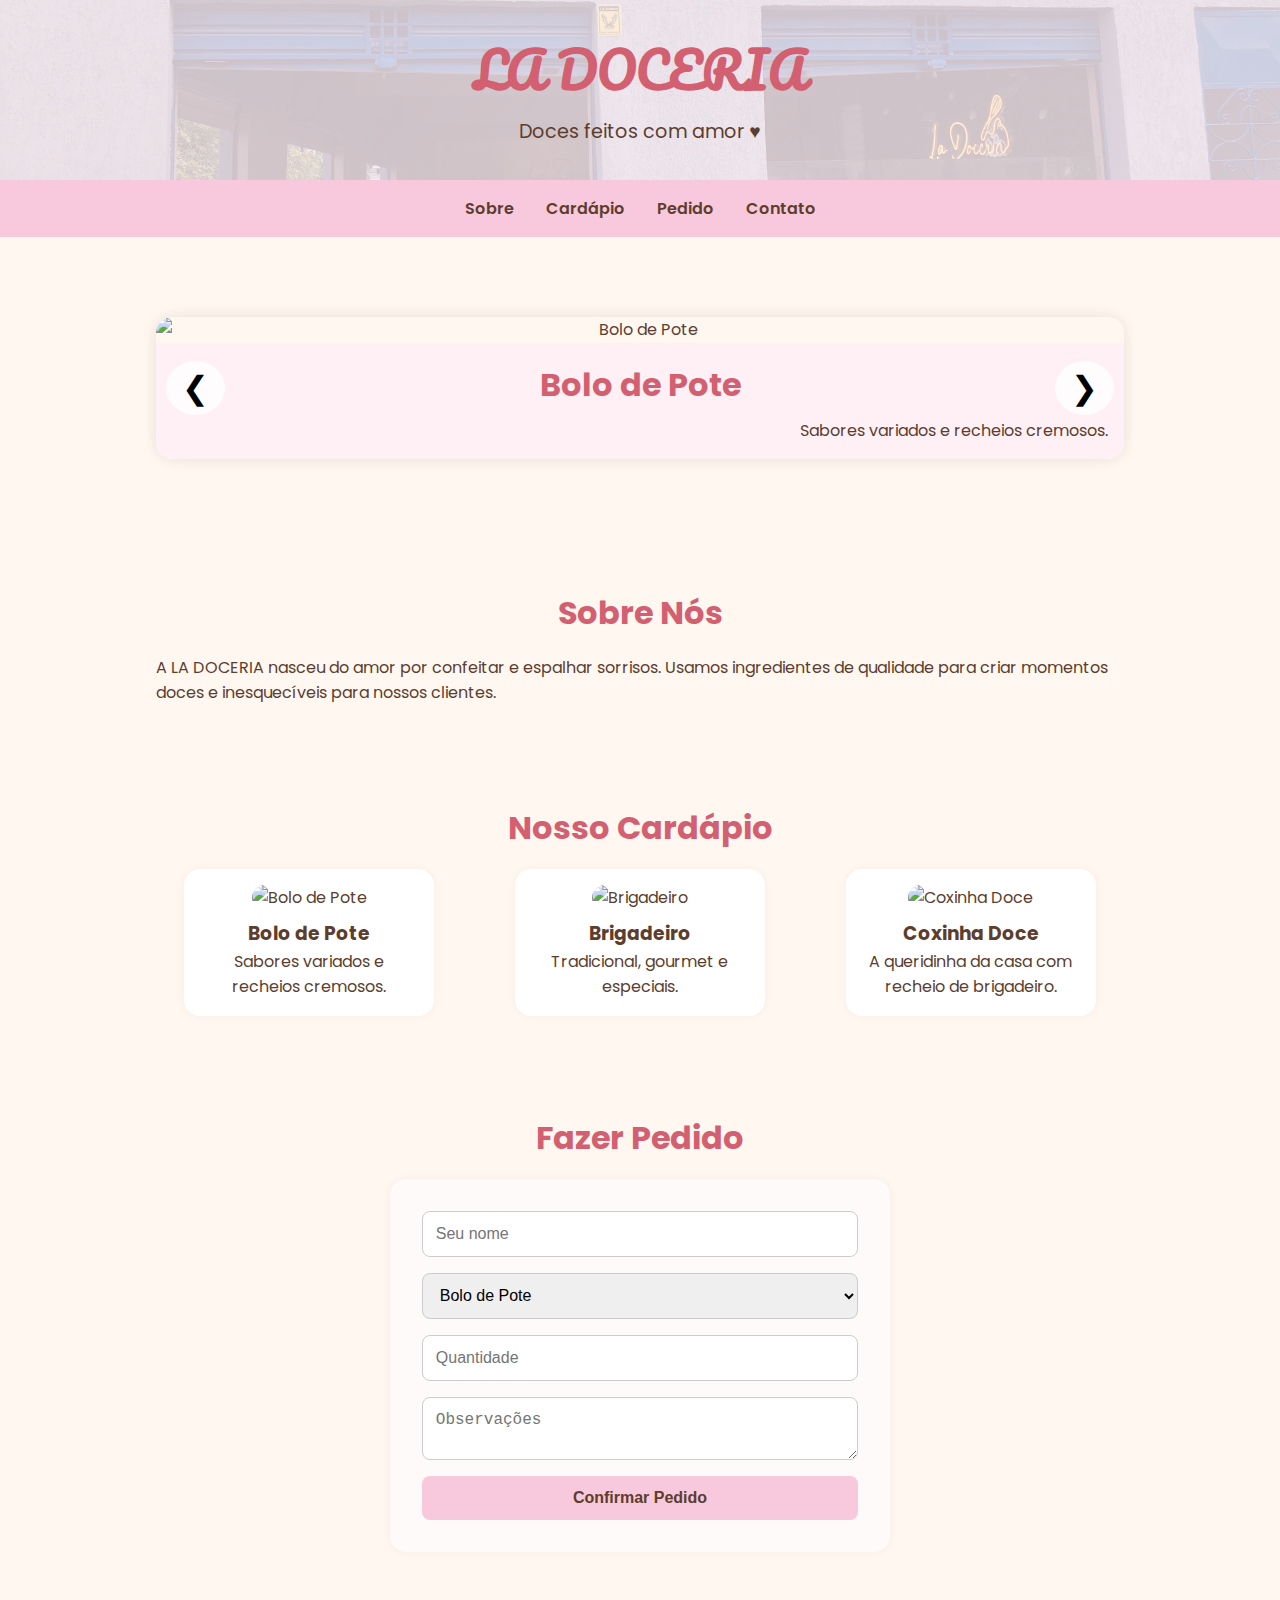
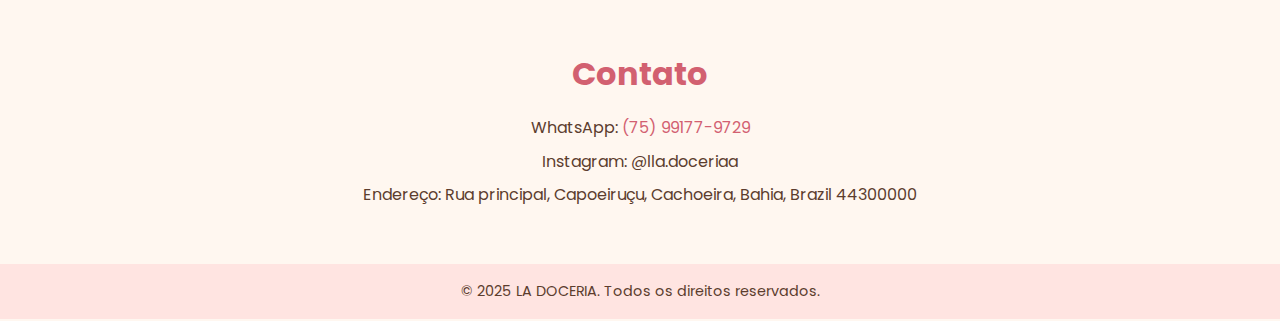
==== index.html @ 58bef31a "Primeira postagem, sujeito a varias mudanças" ====
<!DOCTYPE html>
<html lang="pt-br">

<head>
  <meta charset="UTF-8" />
  <meta name="viewport" content="width=device-width, initial-scale=1.0" />
  <title>LA DOCERIA</title>
  <link href="https://fonts.googleapis.com/css2?family=Pacifico&family=Poppins:wght@300;400;600&display=swap" rel="stylesheet" />
  <link rel="stylesheet" href="style.css" />
</head>

<body>
  <header>
    <h1>LA DOCERIA</h1>
    <p>Doces feitos com amor ♥</p>
    
  </header>

  <nav>
    <a href="#sobre">Sobre</a>
    <a href="#cardapio">Cardápio</a>
    <a href="#pedido">Pedido</a>
    <a href="#contato">Contato</a>
  </nav>

  <section id="carousel">
    <div class="carrossel">
      <div class="slide ativo">
        <img src="https://via.placeholder.com/400x250.png?text=Bolo+de+Pote" alt="Bolo de Pote">
        <div class="descricao direita">
          <h2>Bolo de Pote</h2>
          <p>Sabores variados e recheios cremosos.</p>
        </div>
      </div>
      <div class="slide">
        <img src="https://via.placeholder.com/400x250.png?text=Brigadeiro" alt="Brigadeiro">
        <div class="descricao esquerda">
          <h2>Brigadeiro Gourmet</h2>
          <p>O clássico repaginado com sabores intensos.</p>
        </div>
      </div>
      <div class="slide">
        <img src="https://via.placeholder.com/400x250.png?text=Coxinha+Doce" alt="Coxinha Doce">
        <div class="descricao direita">
          <h2>Coxinha Doce</h2>
          <p>A queridinha da casa com recheio de brigadeiro.</p>
        </div>
      </div>
      <button class="anterior">&#10094;</button>
      <button class="proximo">&#10095;</button>
    </div>
  </section>

  <section id="sobre">
    <h2>Sobre Nós</h2>
    <p>A LA DOCERIA nasceu do amor por confeitar e espalhar sorrisos. Usamos ingredientes de qualidade para criar momentos doces e inesquecíveis para nossos clientes.</p>
  </section>

  <section id="cardapio">
    <h2>Nosso Cardápio</h2>
    <div class="produtos">
      <div class="produto">
        <img src="https://via.placeholder.com/200x150.png?text=Bolo+de+Pote" alt="Bolo de Pote">
        <h3>Bolo de Pote</h3>
        <p>Sabores variados e recheios cremosos.</p>
      </div>
      <div class="produto">
        <img src="https://via.placeholder.com/200x150.png?text=Brigadeiro" alt="Brigadeiro">
        <h3>Brigadeiro</h3>
        <p>Tradicional, gourmet e especiais.</p>
      </div>
      <div class="produto">
        <img src="https://via.placeholder.com/200x150.png?text=Coxinha+Doce" alt="Coxinha Doce">
        <h3>Coxinha Doce</h3>
        <p>A queridinha da casa com recheio de brigadeiro.</p>
      </div>
    </div>
  </section>

  <section id="pedido">
    <h2>Fazer Pedido</h2>
    <form id="pedidoForm">
      <input type="text" id="nome" placeholder="Seu nome" required>
      <select id="produto">
        <option value="Bolo de Pote">Bolo de Pote</option>
        <option value="Brigadeiro">Brigadeiro</option>
        <option value="Coxinha Doce">Coxinha Doce</option>
      </select>
      <input type="number" id="quantidade" placeholder="Quantidade" required>
      <textarea id="obs" placeholder="Observações"></textarea>
      <button type="submit">Confirmar Pedido</button>
    </form>
  </section>

  <section id="contato">
    <h2>Contato</h2>
    <p>WhatsApp: <a href="https://wa.me/5599999999999" target="_blank">(75) 99177-9729</a></p>
    <p>Instagram: @lla.doceriaa</p>
    <p>Endereço: Rua principal, Capoeiruçu, Cachoeira, Bahia, Brazil 44300000</p>
  </section>

  <footer>
    <p>&copy; 2025 LA DOCERIA. Todos os direitos reservados.</p>
  </footer>

  <script>
    const form = document.getElementById('pedidoForm');
    form.addEventListener('submit', function (e) {
      e.preventDefault();
      const nome = document.getElementById('nome').value;
      const produto = document.getElementById('produto').value;
      const qtd = document.getElementById('quantidade').value;
      const obs = document.getElementById('obs').value;
      const msg = `Olá! Gostaria de fazer um pedido:\n- ${produto} x${qtd}\nObservações: ${obs}\nNome: ${nome}`;
      const zap = `https://wa.me/5599999999999?text=${encodeURIComponent(msg)}`;
      window.open(zap, '_blank');
    });

    const slides = document.querySelectorAll('.slide');
    const btnAnt = document.querySelector('.anterior');
    const btnProx = document.querySelector('.proximo');
    let indice = 0;

    function mostrarSlide(n) {
      slides.forEach((slide, i) => {
        slide.classList.remove('ativo');
        if (i === n) slide.classList.add('ativo');
      });
    }

    btnAnt.addEventListener('click', () => {
      indice = (indice - 1 + slides.length) % slides.length;
      mostrarSlide(indice);
    });

    btnProx.addEventListener('click', () => {
      indice = (indice + 1) % slides.length;
      mostrarSlide(indice);
    });
  </script>
</body>

</html>
---- style.css ----
/* Reset básico */
* {
    margin: 0;
    padding: 0;
    box-sizing: border-box;
  }
  
  body {
    font-family: 'Poppins', sans-serif;
    background-color: #fff7f0;
    color: #5c3d2e;
    line-height: 1.6;
  }
  
  /* Cabeçalho */
  header {
    position: relative;
    padding: 2rem;
    text-align: center;
    background-color: #fff0f5;
    overflow: hidden; /* ESSENCIAL para cortar o ::before no limite do header NÃO REMOVE ESSA PESTE */
   
  }
  
  header::before {
    content: "";
    position: absolute;
    inset: 0; /* atalho para top: 0; left: 0; right: 0; bottom: 0; */
    background-image: url('imgs/frenteladoceria.jpg');
    background-size: cover;
    background-position: center;
    background-repeat: no-repeat;
    opacity: 0.2;
    z-index: 0;
    pointer-events: none; /* evita que a imagem bloqueie cliques nos links */
  }
  
  header * {
    position: relative;
    z-index: 1;
  }
  
  header h1 {
    font-family: 'Pacifico', cursive;
    font-size: 3rem;
    color: #d26070;
  }
  
  header p {
    font-size: 1.2rem;
    margin-top: 0.5rem;
  }
  
  /* Navegação */
  nav {
    background-color: #f8c8dc;
    display: flex;
    justify-content: center;
    gap: 2rem;
    padding: 1rem 0;
  }
  
  nav a {
    color: #5c3d2e;
    text-decoration: none;
    font-weight: 600;
    transition: color 0.3s;
  }
  
  nav a:hover {
    color: #d26070;
  }
  
  /* Carrossel */
  .carrossel {
    position: relative;
    max-width: 1000px;
    margin: 2rem auto;
    overflow: hidden;
    border-radius: 1rem;
    box-shadow: 0 0 15px rgba(0,0,0,0.1);
  }
  
  .slide {
    display: none;
    text-align: center;
    position: relative;
  }
  
  .slide.ativo {
    display: block;
  }
  
  .slide img {
    width: 100%;
    height: auto;
    display: block;
    border-radius: 1rem 1rem 0 0;
  }
  
  .descricao {
    background-color: #fff0f5;
    padding: 1rem;
  }
  
  .descricao h2 {
    margin-bottom: 0.5rem;
  }
  
  .descricao.direita {
    text-align: right;
  }
  
  .descricao.esquerda {
    text-align: left;
  }
  
  .anterior,
  .proximo {
    position: absolute;
    top: 50%;
    transform: translateY(-50%);
    background-color: #ffffffcc;
    border: none;
    font-size: 2rem;
    cursor: pointer;
    padding: 0.5rem 1rem;
    border-radius: 50%;
    transition: background-color 0.3s;
  }
  
  .anterior:hover,
  .proximo:hover {
    background-color: #ffd6d6;
  }
  
  .anterior {
    left: 10px;
  }
  
  .proximo {
    right: 10px;
  }
  
  /* Seções gerais */
  section {
    padding: 3rem 1rem;
    max-width: 1000px;
    margin: auto;
  }
  
  section h2 {
    font-size: 2rem;
    margin-bottom: 1rem;
    color: #d26070;
    text-align: center;
  }
  
  /* Cardápio */
  .produtos {
    display: flex;
    flex-wrap: wrap;
    justify-content: space-around;
    gap: 1.5rem;
  }
  
  .produto {
    background-color: #fff;
    padding: 1rem;
    width: 250px;
    border-radius: 1rem;
    text-align: center;
    box-shadow: 0 0 10px rgba(0,0,0,0.05);
  }
  
  .produto img {
    width: 100%;
    border-radius: 1rem;
    margin-bottom: 0.5rem;
  }
  
  /* Formulário */
  form {
    display: flex;
    flex-direction: column;
    gap: 1rem;
    max-width: 500px;
    margin: auto;
    background-color: #fffafa;
    padding: 2rem;
    border-radius: 1rem;
    box-shadow: 0 0 10px rgba(0,0,0,0.05);
  }
  
  form input,
  form select,
  form textarea,
  form button {
    padding: 0.8rem;
    border: 1px solid #ccc;
    border-radius: 0.5rem;
    font-size: 1rem;
  }
  
  form button {
    background-color: #f8c8dc;
    color: #5c3d2e;
    font-weight: bold;
    border: none;
    cursor: pointer;
    transition: background-color 0.3s;
  }
  
  form button:hover {
    background-color: #eaaec5;
  }
  
  /* Contato */
  #contato p {
    text-align: center;
    margin-bottom: 0.5rem;
  }
  
  #contato a {
    color: #d26070;
    text-decoration: none;
  }
  
  /* Rodapé */
  footer {
    background-color: #ffe4e1;
    text-align: center;
    padding: 1rem;
    font-size: 0.9rem;
    color: #5c3d2e;
  }
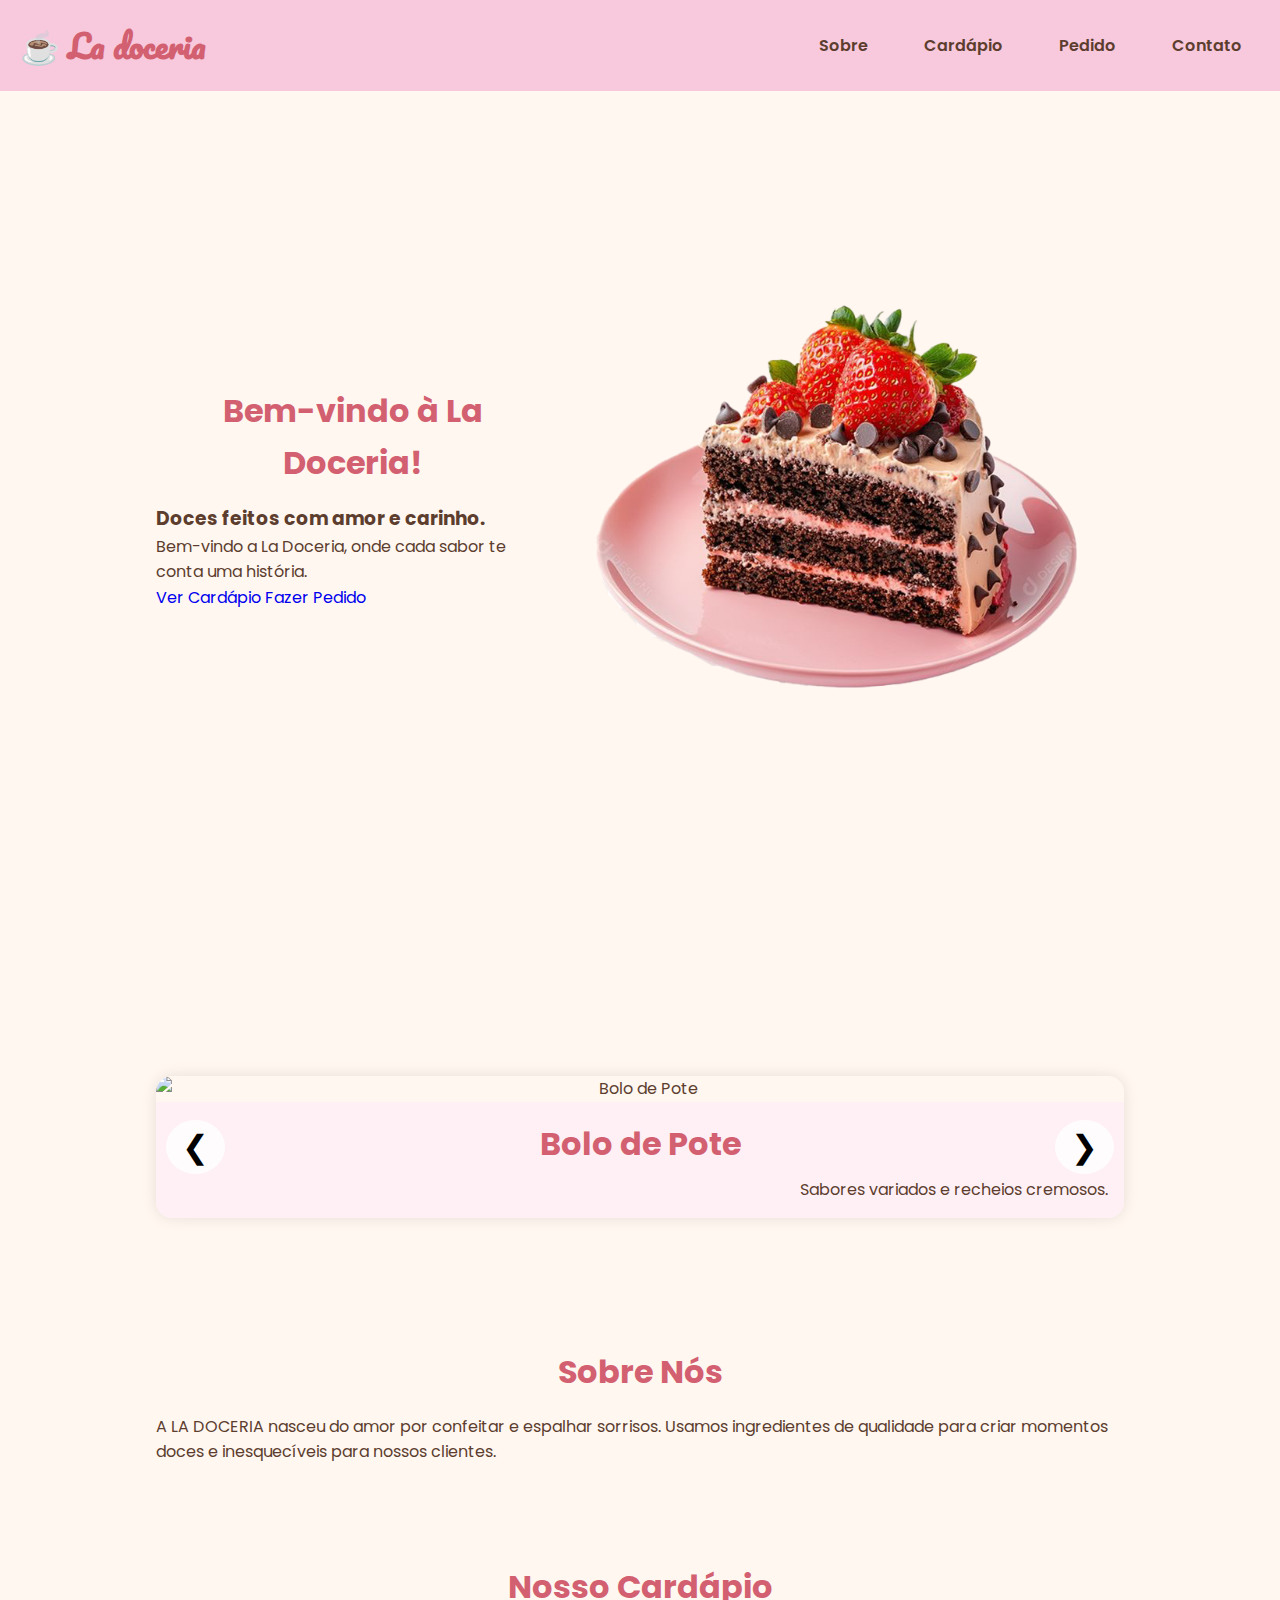
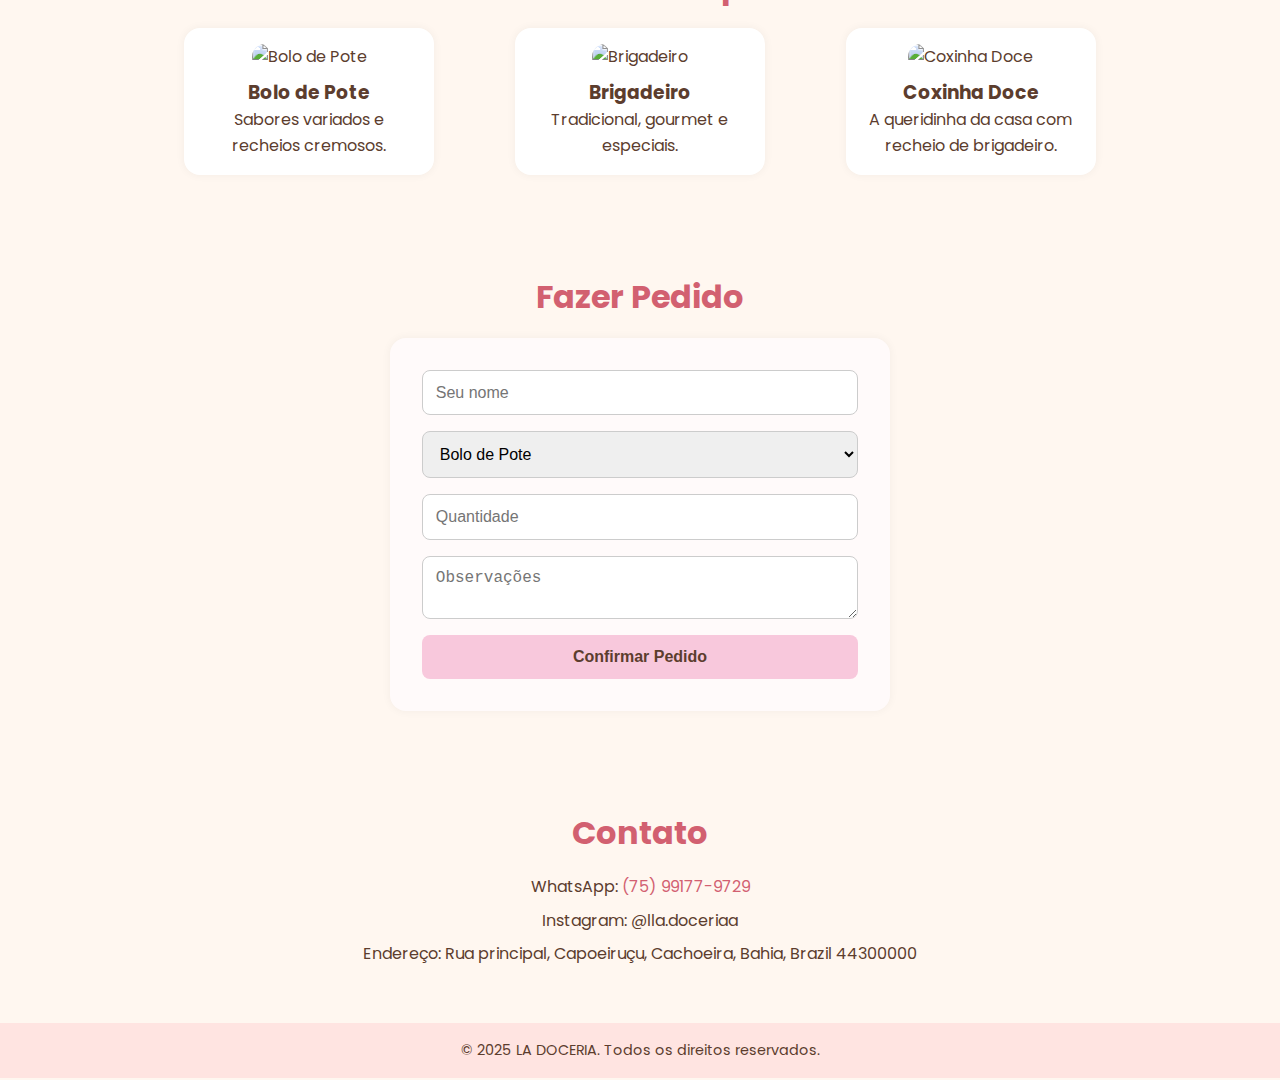
==== commit 52ad2ac8: "Algumas alteracoes visuais feitas" ====
--- a/index.html
+++ b/index.html
@@ -4,6 +4,7 @@
 <head>
   <meta charset="UTF-8" />
   <meta name="viewport" content="width=device-width, initial-scale=1.0" />
+  <meta http-equiv="refresh" content="5" />
   <title>LA DOCERIA</title>
   <link href="https://fonts.googleapis.com/css2?family=Pacifico&family=Poppins:wght@300;400;600&display=swap" rel="stylesheet" />
   <link rel="stylesheet" href="style.css" />
@@ -11,17 +12,47 @@
 
 <body>
   <header>
-    <h1>LA DOCERIA</h1>
-    <p>Doces feitos com amor ♥</p>
-    
+    <nav class="nav-bar">
+      <a href = "#" class="nav-logo">
+        <h2 class="logo-text">☕ La doceria</h2>
+      </a>
+      <ul class="nav-menu">
+
+       <li class="nav-item">
+      <a href="#sobre" class="nav-link">Sobre</a>
+      </li>
+      <li class="nav-item">
+      <a href="#cardapio" class="nav-link">Cardápio</a>
+      </li>
+      <li class="nav-item">
+      <a href="#pedido" class="nav-link">Pedido</a>
+      </li>
+      <li class="nav-item">
+      <a href="#contato" class="nav-link">Contato</a>
+      </li>
+    </ul>
+    </nav>
   </header>
+<main>
+    <section class="hero-section">
+      <div class="section-content">
+        <div class="hero-details">
+        <h2 class="title">Bem-vindo à La Doceria!</h2>
+        <h3 class="subtitle">Doces feitos com amor e carinho.</h3>
+        <p class="description"> Bem-vindo a La Doceria, onde cada sabor te conta uma história.</p>
 
-  <nav>
-    <a href="#sobre">Sobre</a>
-    <a href="#cardapio">Cardápio</a>
-    <a href="#pedido">Pedido</a>
-    <a href="#contato">Contato</a>
-  </nav>
+        <div class="buttons"> 
+          <a href="#cardapio" class="button order-now">Ver Cardápio</a>
+          <a href="#pedido" class="button complete-order">Fazer Pedido</a>
+
+        </div>
+      </div>
+      <div class="hero-image-wrapper">
+        <img src="imgs/1cd018fa1a2bf87c9918343cd14aea30 copy.png" alt="Bolo de morango capa" class="hero-image" />
+      </div>
+    </section>
+</main>
+ 
 
   <section id="carousel">
     <div class="carrossel">
@@ -112,7 +143,7 @@
       const qtd = document.getElementById('quantidade').value;
       const obs = document.getElementById('obs').value;
       const msg = `Olá! Gostaria de fazer um pedido:\n- ${produto} x${qtd}\nObservações: ${obs}\nNome: ${nome}`;
-      const zap = `https://wa.me/5599999999999?text=${encodeURIComponent(msg)}`;
+      const zap = `https://wa.me/5575988117699?text=${encodeURIComponent(msg)}`;
       window.open(zap, '_blank');
     });
 
--- a/style.css
+++ b/style.css
@@ -11,35 +11,51 @@
     color: #5c3d2e;
     line-height: 1.6;
   }
-  
+  ul {
+    list-style: none;
+  }
+  a {
+    text-decoration: none;
+
+  }
+  button{
+    cursor: pointer;
+    border: none;
+    background: none;
+  }
+  img{
+   width: 100%;
+
+  }
   /* Cabeçalho */
   header {
-    position: relative;
-    padding: 2rem;
-    text-align: center;
+   
     background-color: #fff0f5;
-    overflow: hidden; /* ESSENCIAL para cortar o ::before no limite do header NÃO REMOVE ESSA PESTE */
-   
-  }
-  
-  header::before {
+  
+  }
+  
+ /* header::before {
     content: "";
     position: absolute;
-    inset: 0; /* atalho para top: 0; left: 0; right: 0; bottom: 0; */
+    inset: 0; 
     background-image: url('imgs/frenteladoceria.jpg');
     background-size: cover;
     background-position: center;
     background-repeat: no-repeat;
     opacity: 0.2;
     z-index: 0;
-    pointer-events: none; /* evita que a imagem bloqueie cliques nos links */
-  }
-  
+    pointer-events: none; 
+  }
+  */
   header * {
     position: relative;
     z-index: 1;
   }
-  
+  header{
+    position:fixed;
+    width: 100%;
+    z-index: 5;
+  }
   header h1 {
     font-family: 'Pacifico', cursive;
     font-size: 3rem;
@@ -52,25 +68,58 @@
   }
   
   /* Navegação */
-  nav {
+  header .nav-bar {
     background-color: #f8c8dc;
     display: flex;
-    justify-content: center;
-    gap: 2rem;
-    padding: 1rem 0;
-  }
-  
-  nav a {
+    padding: 20px ;
+    justify-content: space-between;
+    align-items: center;
+
+  }
+  .nav-bar .nav-menu .nav-link{
+    padding: 10px 18px;
+    color: #5c3d2e;
+    font-size: var(--font-size-m);
+    border-radius: 15px;
+    transition: 0.3s ease;
+  }
+  .nav-bar .nav-menu .nav-link:hover
+  
+  {
+    color: white;
+    background-color:  #5c3d2e;
+  }
+  .nav-bar .nav-logo .logo-text{
+    font-family: 'Pacifico', cursive;
+    font-size: 2rem;
+    color: #d26070;
+  }
+  .nav-bar .nav-menu{
+    display: flex;
+    gap: 20px;
+  }
+  .nav-bar .nav-item {
     color: #5c3d2e;
     text-decoration: none;
     font-weight: 600;
     transition: color 0.3s;
-  }
-  
-  nav a:hover {
-    color: #d26070;
-  }
-  
+    
+  }
+  
+  .nav-bar a:hover {
+    color: #d26070;
+   
+  }
+  .hero-section{
+    min-height: 100vh;
+  }
+  .hero-section .section-content{
+    display: flex;
+    justify-content: space-between;
+    align-items: center;
+    min-height: 100vh;
+
+  }
   /* Carrossel */
   .carrossel {
     position: relative;
